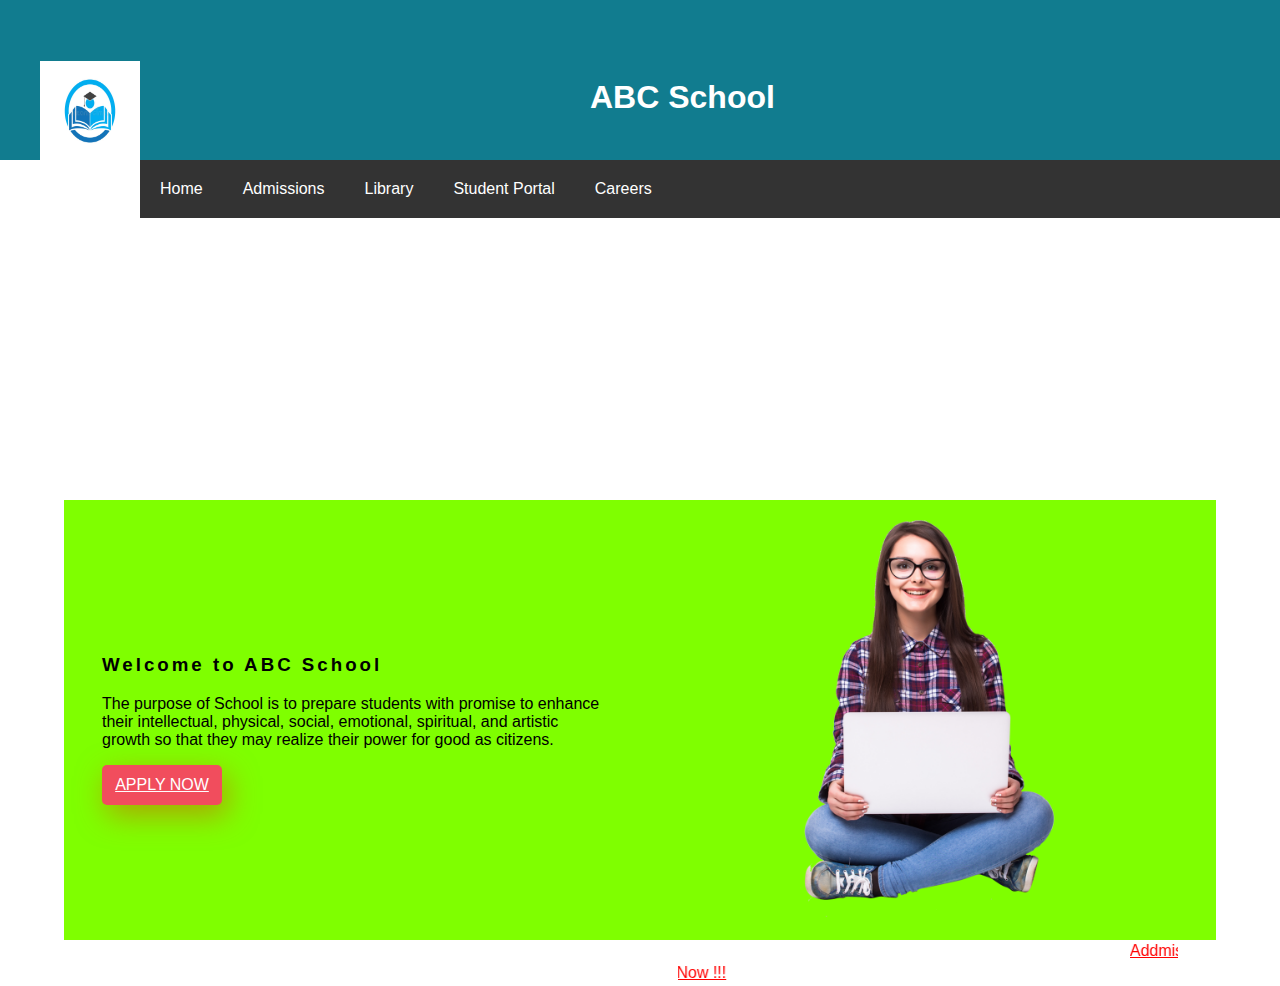
==== WSD Lab/index.html @ 2662a343 "Add files via upload" ====
<!DOCTYPE html>
<html lang="en">
<head>
    <meta charset="UTF-8">
    <meta name="viewport" content="width=device-width, initial-scale=1.0">
    <title>ABC School</title>
    <link rel="stylesheet" href="CSS/style2.css">
<style>

</style>
</head>
<body>
    
    <header>
        <div class = "header">
            <img src = images\school.jpg alt="logo">
        <h1>ABC School</h1>
        </div>
    </header>
    <nav>
        <a href=>Home</a>
        <a href=>Admissions</a>
        <a href=>Library</a>
        <a href="log.html" target="_blank">Student Portal</a>
        <a href=>Careers</a>
    </nav>
    <main>
        
        <!--main-content-->
        <div class="home-content">
           <!-- <section class="main" style="background-image:url('images\hero-bg');"></section>-->
            <!--text-->
            <div class="home-text" >
                
                <h3 style="color: black; letter-spacing: 3px;">Welcome to ABC School</h3>
            
                <p style="color: black;">The purpose of School is to prepare students with promise
                    to enhance their intellectual, physical, social, emotional, spiritual,
                    and artistic growth so that they may realize their power for good
                    as citizens.</p>
            <!--login-btn-->
            <a href="#" class="apply-login" style="border-radius: 5px;">Apply Now</a>
            </div>
            <!--img-->
            <div class="home-img" style="width: 500px;">
                <img src="images/hero.png" width="500px" style="text-shadow: 20px 22px;"/>
                <br>
                <br>
                <marquee width="100%" direction="left" onmouseover="this.stop();"
                onmouseout="this.start();">
                    <a href="#" style="color:red;">Addmission Open !!! Addmission Open !!! Addmission Open !!!</a>
                    </marquee>
                    <marquee width="100%" direction="right" onmouseover="this.stop();"
                onmouseout="this.start();">
                    <a href="#" style="color:red;">Apply Now !!! Apply Now !!! Apply Now !!! </a>
                    </marquee>
            </div>
            
        </div>
        

    </main>
     <!--<footer>
        <a href="#">FAQ</a>
        <a href="#">Contact Us</a>
        <a href="#">Privacy Policy</a>
        <a href="#">&copy; 2021</a>
    </footer>-->
</body>
</html>
---- WSD Lab/CSS/style2.css ----
* {
    box-sizing: border-box;
}

body {
    margin: 0px;
    font-family: -apple-system, BlinkMacSystemFont, 'Segoe UI', Roboto, Oxygen, Ubuntu, Cantarell, 'Open Sans', 'Helvetica Neue', sans-serif;
}

.header img {
    float: left;
    width: 100px;
    height: 100px;
  }
  
  .header h1 {
    color: white;
    position: relative;
    top: 18px;
    left: 450px;
  }

header {
    padding: 40px;
    background-color: rgb(17, 124, 143);
}

nav {
    background-color: #333;
    overflow: hidden;
}

nav a {
    text-decoration: none;
    padding: 20px;
    text-align: center;
    float: left;
    color: white;

}

main {
    background-color:chartreuse;
}

.home-content{
    display: flex;
    justify-content: space-around;
    align-items: center;
    position: absolute;
    left: 50%;
    top:80%;
    transform: translate(-50%,-50%);
    width:90%;
    background-color: chartreuse;

}
.home-img{
    width:500px;
    height:400px;
    margin:20px;
}
.home-img img{
    width: 100%;
    height: 100%;
    object-fit: contain;
    object-position: center;
}
.home-text{
    width:500px;
    margin: 20px;
}
.home-text h1{
    font-size: 3.5rem;
    line-height: 55px;
    color:#22252e;
    letter-spacing: 1px;
    font-weight: 700;
    margin: 0px;
}
.home-text p{
    font-size: 1rem;
    color:#777474;
}
.home-text span{
    color:#F14D5D;
    text-decoration:underline;
    top: 60%;
}

.apply-login{
    width:120px;
    height:40px;
    display: flex;
    justify-content: center;
    align-items: center;
    background-color: #F14D5D;
    color:#fff;
    box-shadow: 5px 10px 30px rgba(219, 74, 6, 0.5);
    text-transform: uppercase;
    transition: 0.3s ease-in-out;
}
.apply-login:hover{
    background-color: #F14D5D;
    transition: all ease 0.3s;
}
/*.arrow{
    align-self: end;
    width:50%;
    border-right: 1px solid #F14D5D;
    height: 20%;
    margin-bottom:20em ;
    position: absolute;
    bottom: 5px;
    right: 70px;
    animation: arrow-animation ease 1.5s;

}
/*.arrow::after{
    content: '';
    position: absolute;
    width: 0;
    height: 0;
    border-style: solid;
    border-width: 11px 11px 0px 11px;
    border-color: #F14D5D transparent transparent transparent;
    right: -0.7em;
    bottom: -2px;
}
.scroll{
    position: absolute;
    bottom: 260px;
    right:55px;
    font-weight: 600;
}
@keyframes arrow-animation{
    0%{
        bottom: 70px;
        opacity: 0.2;
    }
    100%{
        bottom: 5px;
        opacity: 1;
    }
}*/

h2 {
    padding: 20px;
    background-color: cadetblue;

}


.science {
    text-align: left;
    font-size: large;
    font-weight: bold;
    font-family: 'Times New Roman', Times, serif;
    color:red;
    
}

table {
    padding: 8px;
}

caption {
    color: red;
    font-size: large;
    font-weight: bold;
    font-family: sans-serif;
}

tr:nth-child(even) {
    background-color: #D6EEEE;
  }

.teachers {
    text-align: left;
} 

footer {
    background-color: #333;
    overflow: hidden;
}

footer a {
    text-decoration: none;
    padding: 20px;
    text-align: center;
    float: left;
    color: white;
}
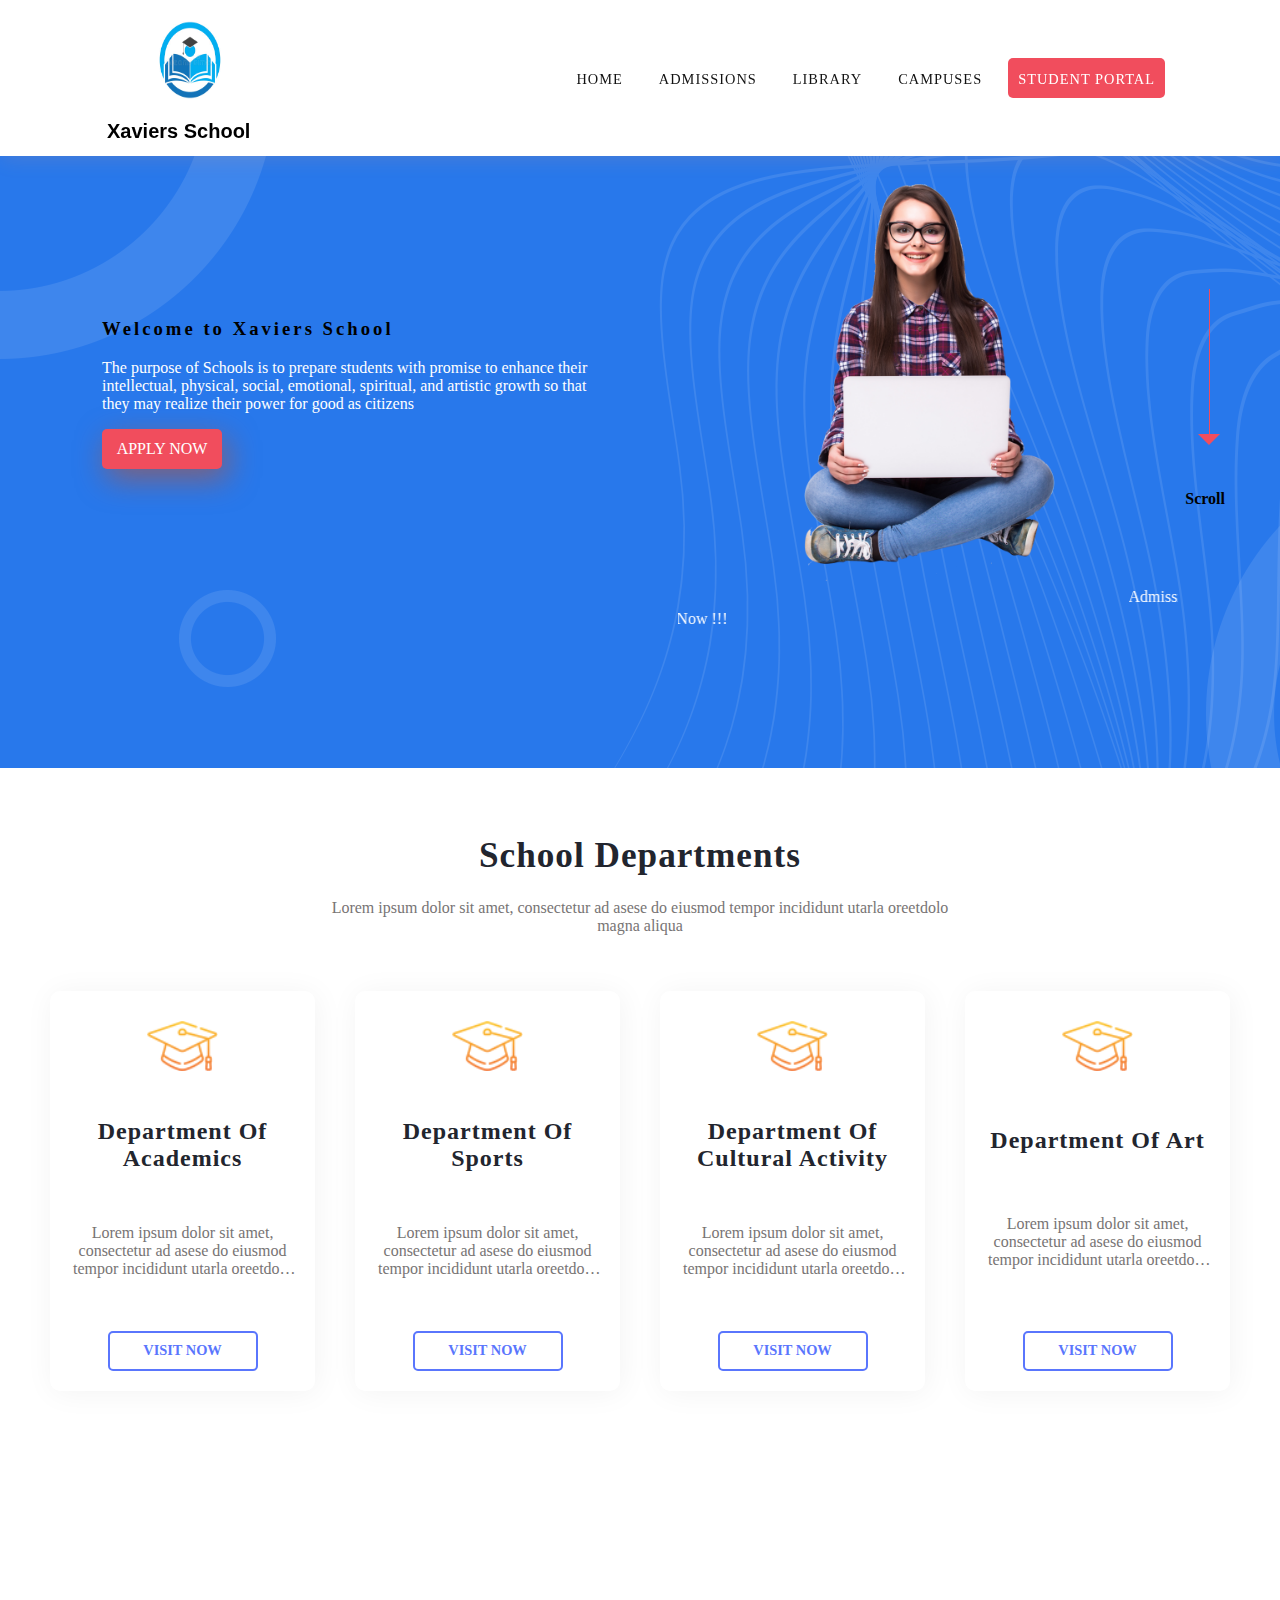
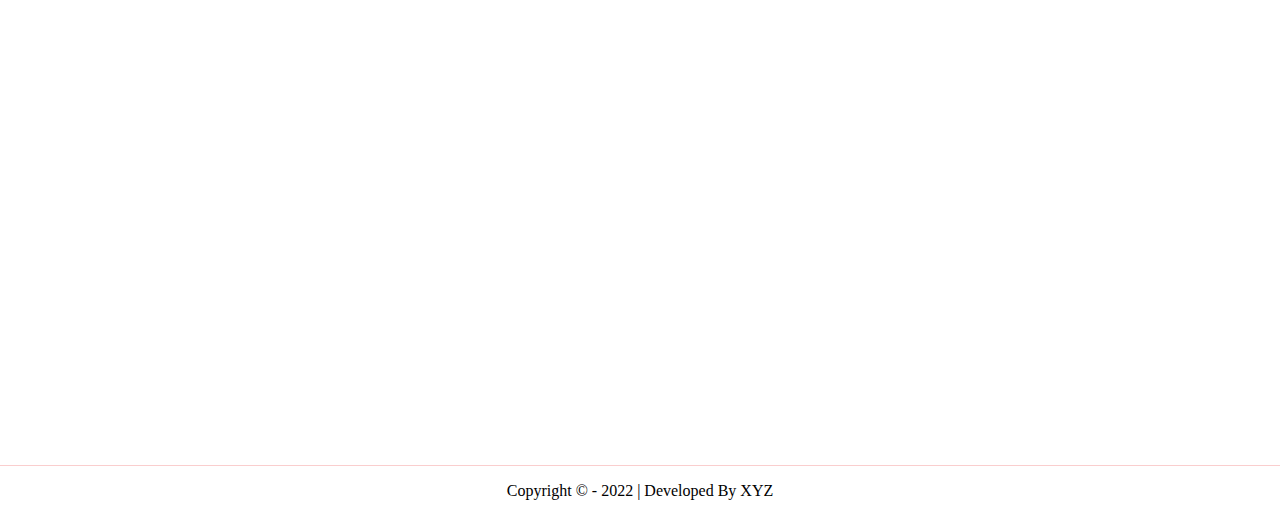
==== commit 86ed43d6: "Add files via upload" ====
--- a/WSD Lab/index.html
+++ b/WSD Lab/index.html
@@ -1,70 +1,290 @@
-<!DOCTYPE html>
-<html lang="en">
+<!doctype html>
+<html>
 <head>
-    <meta charset="UTF-8">
-    <meta name="viewport" content="width=device-width, initial-scale=1.0">
-    <title>ABC School</title>
-    <link rel="stylesheet" href="CSS/style2.css">
+<meta charset="utf-8">
+<meta http-equiv="X-UA-Compatible" content="IE-edge">
+<meta name="viewport" content="width=device-width, intial-scale=1.0">
+<title>Xaviers School Bengaluru</title>
+<link rel="stylesheet" href="css/style.css"/>
+<!--fav-icon-->
+<link rel="shortcut icon" href="images/favicon.png"/>
 <style>
-
+    /* Full-width input fields */
+input[type=text], input[type=password] {
+  width: 100%;
+  padding: 12px 20px;
+  margin: 8px 0;
+  display: inline-block;
+  border: 1px solid #ccc;
+  box-sizing: border-box;
+}
+
+/* Set a style for all buttons */
+button {
+  background-color: #04AA6D;
+  color: white;
+  padding: 14px 20px;
+  margin: 8px 0;
+  border: none;
+  cursor: pointer;
+  width: 100%;
+}
+
+button:hover {
+  opacity: 0.8;
+}
+
+/* Extra styles for the cancel button */
+.cancelbtn {
+  width: auto;
+  padding: 10px 18px;
+  background-color: #f44336;
+}
+
+/* Center the image and position the close button */
+.imgcontainer {
+  text-align: center;
+  margin: 24px 0 12px 0;
+  position: relative;
+}
+
+img.avatar {
+  width: 40%;
+  border-radius: 50%;
+}
+
+.container {
+  padding: 16px;
+}
+
+span.psw {
+  float: right;
+  padding-top: 16px;
+}
+
+/* The Modal (background) */
+.modal {
+  display: none; /* Hidden by default */
+  position: fixed; /* Stay in place */
+  z-index: 1; /* Sit on top */
+  left: 0;
+  top: 0;
+  width: 100%; /* Full width */
+  height: 100%; /* Full height */
+  overflow: auto; /* Enable scroll if needed */
+  background-color: rgb(0,0,0); /* Fallback color */
+  background-color: rgba(0,0,0,0.4); /* Black w/ opacity */
+  padding-top: 60px;
+}
+
+/* Modal Content/Box */
+.modal-content {
+    width: 400px;
+  background-color: #fefefe;
+  margin: 5% auto 15% auto; /* 5% from the top, 15% from the bottom and centered */
+  border: 1px solid #888;
+  width: 80%; /* Could be more or less, depending on screen size */
+}
+
+/* The Close Button (x) */
+.close {
+  position: absolute;
+  right: 25px;
+  top: 0;
+  color: #000;
+  font-size: 35px;
+  font-weight: bold;
+}
+
+.close:hover,
+.close:focus {
+  color: red;
+  cursor: pointer;
+}
+
+/* Add Zoom Animation */
+.animate {
+  -webkit-animation: animatezoom 0.6s;
+  animation: animatezoom 0.6s
+}
+
+@-webkit-keyframes animatezoom {
+  from {-webkit-transform: scale(0)} 
+  to {-webkit-transform: scale(1)}
+}
+  
+@keyframes animatezoom {
+  from {transform: scale(0)} 
+  to {transform: scale(1)}
+}
+
+/* Change styles for span and cancel button on extra small screens */
+@media screen and (max-width: 300px) {
+  span.psw {
+     display: block;
+     float: none;
+  }
+  .cancelbtn {
+     width: 100%;
+  }
+}
 </style>
 </head>
+
 <body>
     
-    <header>
-        <div class = "header">
-            <img src = images\school.jpg alt="logo">
-        <h1>ABC School</h1>
-        </div>
-    </header>
-    <nav>
-        <a href=>Home</a>
-        <a href=>Admissions</a>
-        <a href=>Library</a>
-        <a href="log.html" target="_blank">Student Portal</a>
-        <a href=>Careers</a>
-    </nav>
-    <main>
+    <section class="main" style="background-image: url(images/hero-bg.png);">
         
+        <nav>
+            <a href="#" class="logo">
+                <img src="images/school.jpg" width="320px" />
+                <h1>Xaviers School</h1>
+            </a>
+            <input class="menu-btn" type="checkbox" id="menu-btn"/>
+            <label class="menu-icon" for="menu-btn">
+                <span class="nav-icon"></span>
+            </label>
+            <ul class="menu" style="border-radius: 5px;">
+                <li><a href="#">Home</a></li>
+                <li><a href="#">Admissions</a></li>
+                <li><a href="#">Library</a></li>
+                <li><a href="#">Campuses</a></li>
+                <li><a class="active" onclick="document.getElementById('id01').style.display='block'" style="width:auto; border-radius: 5px; cursor: pointer;">Student Portal</a></li>
+            </ul>
+        </nav>
+       
+        <!-- login modal start -->
+        <div id="id01" class="modal">
+  
+            <form class="modal-content animate" action="/action_page.php" method="post" style="width: 400px;">
+              <div class="imgcontainer">
+                <span onclick="document.getElementById('id01').style.display='none'" class="close" title="Close Modal">&times;</span>
+                <p style="font-size: 22px;">Student Login </p>
+                <hr>
+              </div>
+          
+              <div class="container">
+                <label for="uname"><b>Username</b></label>
+                <input type="text" placeholder="Enter Username" name="uname" required>
+          
+                <label for="psw"><b>Password</b></label>
+                <input type="password" placeholder="Enter Password" name="psw" required>
+                  
+                <button type="submit">Login</button>
+                <label>
+                  <input type="checkbox" checked="checked" name="remember"> Remember me
+                </label>
+              </div>
+          
+              <div class="container" style="background-color:#f1f1f1">
+                <button type="button" onclick="document.getElementById('id01').style.display='none'" class="cancelbtn">Cancel</button>
+                <span class="psw"><a href="sign.html">Register Here</a></span>
+                <span class="psw" style="margin-right: 11px;"><a href="#">Forgot  password?</a></span>
+              </div>
+            </form>
+          </div>
+        <!-- login modal end  -->
+
+
         <!--main-content-->
         <div class="home-content">
-           <!-- <section class="main" style="background-image:url('images\hero-bg');"></section>-->
+            
             <!--text-->
             <div class="home-text" >
                 
-                <h3 style="color: black; letter-spacing: 3px;">Welcome to ABC School</h3>
-            
-                <p style="color: black;">The purpose of School is to prepare students with promise
+                <h3 style="color:black; letter-spacing: 3px;">Welcome to Xaviers School</h3>
+                <p style="color: white;">The purpose of Schools is to prepare students with promise
                     to enhance their intellectual, physical, social, emotional, spiritual,
                     and artistic growth so that they may realize their power for good
-                    as citizens.</p>
+                    as citizens</p>
             <!--login-btn-->
-            <a href="#" class="apply-login" style="border-radius: 5px;">Apply Now</a>
+            <a href="#" class="main-login" style="border-radius: 5px;">Apply Now</a>
             </div>
             <!--img-->
             <div class="home-img" style="width: 500px;">
                 <img src="images/hero.png" width="500px" style="text-shadow: 20px 22px;"/>
-                <br>
-                <br>
                 <marquee width="100%" direction="left" onmouseover="this.stop();"
                 onmouseout="this.start();">
-                    <a href="#" style="color:red;">Addmission Open !!! Addmission Open !!! Addmission Open !!!</a>
+                    <a href="#" style="color: white;">Admission Open !!! Admission Open !!! Admission Open !!!</a>
                     </marquee>
                     <marquee width="100%" direction="right" onmouseover="this.stop();"
                 onmouseout="this.start();">
-                    <a href="#" style="color:red;">Apply Now !!! Apply Now !!! Apply Now !!! </a>
+                    <a href="#" style="color: white;">Apply Now !!! Apply Now !!! Apply Now !!! </a>
                     </marquee>
             </div>
             
         </div>
         
-
-    </main>
-     <!--<footer>
-        <a href="#">FAQ</a>
-        <a href="#">Contact Us</a>
-        <a href="#">Privacy Policy</a>
-        <a href="#">&copy; 2021</a>
-    </footer>-->
+        <!--arrow-->
+        <div class="arrow"></div>
+        <span class="scroll">Scroll</span>
+    </section>
+    
+    <!--services----------------------->
+    <section class="services">
+        <!--heading----------->
+        <div class="services-heading">
+            <h2>School Departments</h2>
+            <p>Lorem ipsum dolor sit amet, consectetur ad asese do eiusmod tempor incididunt utarla oreetdolo magna aliqua</p>
+        </div>
+        <!--box-container----------------->
+        <div class="box-container">
+            <!--box-1-------->
+            <div class="box">
+                <img src="images/icon5.png">
+                <font>Department Of Academics</font>
+                <p>Lorem ipsum dolor sit amet, consectetur ad asese do eiusmod tempor incididunt utarla oreetdolo magna aliqua</p>
+                <!--btn--------->
+                <a href="#">Visit Now</a>
+            </div>
+            <!--box-2-------->
+            <div class="box">
+                <img src="images/icon5.png">
+                <font>Department Of Sports</font>
+                <p>Lorem ipsum dolor sit amet, consectetur ad asese do eiusmod tempor incididunt utarla oreetdolo magna aliqua.</p>
+                <!--btn--------->
+                <a href="#">Visit Now</a>
+            </div>
+            <!--box-3-------->
+            <div class="box">
+                <img src="images/icon5.png">
+                <font>Department Of Cultural Activity</font>
+                <p>Lorem ipsum dolor sit amet, consectetur ad asese do eiusmod tempor incididunt utarla oreetdolo magna aliqua</p>
+                <!--btn--------->
+                <a href="#">Visit Now</a>
+            </div>
+            <!--box-4-------->
+            <div class="box">
+                <img src="images/icon5.png">
+                <font>Department Of Art</font>
+                <p>Lorem ipsum dolor sit amet, consectetur ad asese do eiusmod tempor incididunt utarla oreetdolo magna aliqua.</p>
+                <!--btn--------->
+                <a href="#">Visit Now</a>
+            </div>
+            <!--box-1-------->
+            
+        </div>
+    </section>
+    <section class="image">
+      <iframe src="https://momento360.com/e/u/aa0ea32c3aea45bc93e5e718f3561bd7?utm_campaign=embed&utm_source=other&heading=0&pitch=0&field-of-view=75&size=medium" frameborder="0" width="900px" height="350px"></iframe>
+    
+    </section>
+    
+    <!--footer------------->
+    <footer>
+      <p>Copyright &copy; - 2022 | Developed By <a href="https://kush.lexdigital.in/">XYZ </a> </p>
+      </footer>
+    <script>
+        // Get the modal
+        var modal = document.getElementById('id01');
+        
+        // When the user clicks anywhere outside of the modal, close it
+        window.onclick = function(event) {
+            if (event.target == modal) {
+                modal.style.display = "none";
+            }
+        }
+        </script>
 </body>
-</html>+
+</html>
--- a/WSD Lab/css/style.css
+++ b/WSD Lab/css/style.css
@@ -0,0 +1,630 @@
+body{
+    margin:0px;
+    padding: 0px;
+    font-family: calibri;
+}
+*{
+    box-sizing: border-box;
+}
+ul{
+    list-style: none;
+}
+a{
+    text-decoration: none;
+}
+button{
+    outline: none;
+    border: none;
+}
+input{
+    outline: none;
+    border: none;
+}
+.main{
+
+    width:100%;
+    height:768px;
+    position: relative;
+}
+.logo img{
+    width: 120px;
+    height: 120px;
+    float: right;
+    
+}
+.logo h1{
+    color: black;
+    top: 20px;
+    right: 100px;
+    font-size: 20px;
+    font-family: Arial, Helvetica, sans-serif;
+
+}
+nav{
+    display: flex;
+    align-items: center;
+    justify-content: space-around;
+    padding: 0px 30px;
+    background-color:#fff;
+    box-shadow: 2px 2px 20px rgba(255, 151, 103, 0.164);
+    z-index: 1;
+    width:100%;
+    position: fixed;
+    left: 0px;
+    top: 0px;
+}
+nav ul{
+    display: flex;
+    margin:0px;
+    padding: 0px;
+}
+nav ul li a{
+    height:40px;
+    line-height: 43px;
+    margin: 8px;
+    padding: 0px 10px;
+    display: flex;
+    font-size: 0.9rem;
+    text-transform: uppercase;
+    font-weight: 400;
+    color:#111;
+    letter-spacing: 1px;
+    transition: 0.4s ease-in-out;
+}
+.active{
+    background-color: #F14D5D;
+    color: #fff;
+}
+nav ul li a:hover{
+    border-radius: 5px;
+    background-color: #F14D5D;
+    color:#fff;
+    box-shadow: 5px 10px 30px rgba(219, 74, 6, 0.5);
+    transition: all ease 0.2s;
+}
+.home-content{
+    display: flex;
+    justify-content: space-around;
+    align-items: center;
+    position: absolute;
+    left: 50%;
+    top:50%;
+    transform: translate(-50%,-50%);
+    width:90%;
+
+}
+.home-img{
+    width:500px;
+    height:400px;
+    margin:20px;
+}
+.home-img img{
+    width: 100%;
+    height: 100%;
+    object-fit: contain;
+    object-position: center;
+}
+.home-text{
+    width:500px;
+    margin: 20px;
+}
+.home-text h1{
+    font-size: 3.5rem;
+    line-height: 55px;
+    color:#22252e;
+    letter-spacing: 1px;
+    font-weight: 700;
+    margin: 0px;
+}
+.home-text p{
+    font-size: 1rem;
+    color:#777474;
+}
+.home-text span{
+    color: #F14D5D;
+    text-decoration: underline;
+}
+.main-login{
+    width:120px;
+    height:40px;
+    display: flex;
+    justify-content: center;
+    align-items: center;
+    background-color: #F14D5D;
+    color:#fff;
+    box-shadow: 5px 10px 30px rgba(219, 74, 6, 0.5);
+    text-transform: uppercase;
+    transition: 0.3s ease-in-out;
+}
+.main-login:hover{
+    background-color: #450be4;
+    transition: all ease 0.3s;
+}
+.arrow{
+    align-self: end;
+    width:50%;
+    border-right: 1px solid #F14D5D;
+    height: 20%;
+    margin-bottom:20em ;
+    position: absolute;
+    bottom: 5px;
+    right: 70px;
+    animation: arrow-animation ease 1.5s;
+
+}
+.arrow::after{
+    content: '';
+    position: absolute;
+    width: 0;
+    height: 0;
+    border-style: solid;
+    border-width: 11px 11px 0px 11px;
+    border-color: #F14D5D transparent transparent transparent;
+    right: -0.7em;
+    bottom: -2px;
+}
+.scroll{
+    position: absolute;
+    bottom: 260px;
+    right:55px;
+    font-weight: 600;
+}
+@keyframes arrow-animation{
+    0%{
+        bottom: 70px;
+        opacity: 0.2;
+    }
+    100%{
+        bottom: 5px;
+        opacity: 1;
+    }
+}
+.services{
+    background-size: 1000px;
+    background-position: center;
+}
+.services-heading{
+    margin-top: 60px;
+    display: flex;
+    justify-content: center;
+    align-items: center;
+    text-align: center;
+    flex-direction: column;
+}
+.services-heading h2{
+    line-height: 55px;
+    font-size: 2.2rem;
+    color:#22252e;
+    letter-spacing: 1px;
+    font-weight: 700;
+    margin: 0px;
+}
+.services-heading p{
+    font-size: 1rem;
+    color:#777474;
+    width:50%;
+}
+.box-container{
+    display: flex;
+    justify-content: center;
+    align-items: center;
+    flex-wrap: wrap;
+    margin: 20px 30px;
+}
+.box{
+    display: flex;
+    flex-direction: column;
+    justify-content: center;
+    align-items: center;
+    width:300px;
+    height: 400px;
+    text-align: center;
+    box-shadow: 2px 2px 20px rgba(90,118,253,0.15);
+    border-radius: 10px;
+    background-color: #fff;
+    margin: 20px;
+    flex-grow: 1;
+}
+.box img{
+    height:50px;
+    margin:10px;
+}
+.box font{
+    font-size: 1.5rem;
+    color: #22252e;
+    letter-spacing: 1px;
+    font-weight: 700;
+}
+.box p{
+    font-size: 1rem;
+    color: #777474;
+    display: block;
+    display: -webkit-box;
+    -webkit-line-clamp: 3;
+    -webkit-box-orient: vertical;
+    overflow: hidden;
+    text-overflow: ellipsis;
+    max-width: 500px;
+}
+.box a{
+    width:150px;
+    height:40px;
+    display: flex;
+    justify-content: center;
+    align-items: center;
+    border: 2px solid #5a76fd;
+    text-transform: uppercase;
+    margin: auto;
+    border-radius: 5px;
+    font-weight: 600;
+    font-size: 0.9rem;
+    color:#5a76fd;
+    margin:0px;
+}
+.box a:hover{
+    background-color: #5a76fd;
+    color:#fff;
+    box-shadow: 5px 10px 30px rgba(90,118,253,0.5);
+    transition: all ease 0.3s;
+}
+
+.box{
+    width:200px;
+    height: 400px;
+    background-color: #ffffff;
+    box-shadow: 2px 2px 30px rgba(0,0,0,0.05);
+    display: flex;
+    flex-direction: column;
+    align-items: center;
+    justify-content: space-between;
+    padding: 20px;
+    border-radius: 10px;
+    margin: 20px;
+    position: relative;
+}
+.about{
+
+    width:100%;
+    height:768px;
+    position: relative;
+}
+.about-content{
+    display: flex;
+    justify-content: space-around;
+    align-items: center;
+    position: absolute;
+    left: 50%;
+    top:50%;
+    transform: translate(-50%,-50%);
+    width:90%;
+
+}
+.about-img{
+    width:500px;
+    height:400px;
+    margin:20px;
+}
+.about-img img{
+    width: 100%;
+    height: 100%;
+    object-fit: contain;
+    object-position: center;
+}
+.about-text{
+    width:500px;
+    margin: 20px;
+}
+.about-text h1{
+    font-size: 3.5rem;
+    line-height: 55px;
+    color:#22252e;
+    letter-spacing: 1px;
+    font-weight: 700;
+    margin: 0px;
+}
+.about-text p{
+    font-size: 1rem;
+    color:#777474;
+}
+.about-text span{
+    color: #F14D5D;
+    text-decoration: underline;
+}
+.about-login{
+    width:120px;
+    height:40px;
+    display: flex;
+    justify-content: center;
+    align-items: center;
+    background-color: #f54417;
+    color:#fff;
+    box-shadow: 5px 10px 30px rgba(219, 74, 6, 0.5);
+    text-transform: uppercase;
+    transition: 0.3s ease-in-out;
+}
+.about-login:hover{
+    background-color: #F14D5D;
+    transition: all ease 0.3s;
+}
+.section-5-text{
+    text-align: center;
+    padding-bottom: 40px;
+}
+.section-5-text h1{
+    font-family: Roboto;
+font-style: normal;
+font-weight: bold;
+font-size: 2.5rem;
+line-height: 47px;
+color: #000000;
+}
+.section-5-text p{
+    font-family: Roboto;
+font-style: normal;
+font-weight: normal;
+font-size: 1rem;
+line-height: 21px;
+color: #545454;
+}
+.section-5-text-btn{
+    margin-top: 90px;
+    margin-bottom: 60px;
+}
+.section-5-text-btn input{
+    width: 30%;
+height: 53px;
+border: none;
+outline: none;
+font-size:20px;
+background: #F3F3F3;
+box-shadow: 5px 10px 30px rgba(219, 74, 6, 0.5);
+padding-left: 20px;
+}
+.section-5-text-btn button{
+    background: #fd0000;
+    width: 221px;
+height: 53px;
+margin-left: 15px;
+font-family: Roboto;
+font-style: normal;
+font-weight: normal;
+font-size: 18px;
+line-height: 21px;
+text-align: center;
+
+color: #FFFFFF;
+}
+
+.image{
+    margin: 150px auto;
+    text-align: center;
+}
+footer{
+    width:100%;
+    text-align: center;
+    padding: 0px 5%;
+    border-top: 1px solid rgba(231, 9, 9, 0.2);
+}
+footer a,
+footer p{
+    color:#000000;
+}
+nav .menu-btn{
+    display: none;
+}
+@media(max-width:1100px){
+    nav{
+        justify-content: space-between;
+        height: 65px;
+    }
+    .menu{
+        display: none;
+        position: absolute;
+        top: 65px;
+        left: 0px;
+        background-color: #fff;
+        border-bottom: 4px solid #F14D5D;
+        width:100%;
+    }
+    .menu li{
+        width:100%;
+    }
+    nav .menu li a{
+        width:100%;
+        height: 40px;
+        justify-content: center;
+        align-items: center;
+        margin:0px;
+        padding: 25px;
+        border:1px solid rgba(38,38,38,0.03);
+    }
+    nav .menu-icon{
+        cursor: pointer;
+        float: right;
+        padding: 28px 20px;
+        position: relative;
+        user-select: none;
+    }
+    nav .menu-icon .nav-icon{
+        background-color: #333333;
+        display: block;
+        height: 2px;
+        position: relative;
+        transition: background 0.2s ease-out;
+        width:18px;
+    }
+    nav .menu-icon .nav-icon:before,
+    nav .menu-icon .nav-icon:after{
+        background: #333333;
+        content: '';
+        display: block;
+        height: 100%;
+        position: absolute;
+        transition: all ease-out 0.2s;
+        width:100%;
+    }
+    nav .menu-icon .nav-icon:before{
+        top: 5px;
+    }
+    nav .menu-icon .nav-icon:after{
+        top:-5px;
+    }
+    nav .menu-btn:checked ~ .menu-icon .nav-icon{
+        background: transparent;
+    }
+    nav .menu-btn:checked ~ .menu-icon .nav-icon:before{
+        transform: rotate(-45deg);
+        top: 0;
+    }
+    nav .menu-btn:checked ~ .menu-icon .nav-icon:after{
+        transform: rotate(45deg);
+        top: 0;
+    }
+    nav .menu-btn{
+        display: none;
+    }
+    nav .menu-btn:checked ~ .menu{
+        display: block;
+    }
+    .home-img{
+        display: none;
+    }
+    .home-text{
+        width:100%;
+        justify-content: center;
+        align-items: center;
+        display: flex;
+        flex-direction: column;
+        height: 45vh;
+        margin: 0px;
+    }
+    .home-content{
+        text-align: center;
+        width:100%;
+        margin:0px;
+        position: static;
+        transform: translate(0px,70px);
+        box-shadow: 2px 2px 30px rgba(255, 102, 55, 0.178);
+    }
+    .home-text h1{
+        color:rgb(0, 0, 0);
+        padding: 0px 20px;
+        font-size: 2.5rem;
+    }
+    .home-text p{
+        color:rgba(32, 32, 32, 0.85);
+        margin: 10px 0px 20px 0px;
+        width:50%;
+    }
+    
+    .about-img{
+        display: none;
+    }
+    .about-text{
+        width:100%;
+        justify-content: center;
+        align-items: center;
+        display: flex;
+        flex-direction: column;
+        height: 45vh;
+        margin: 0px;
+    }
+    .about-content{
+        text-align: center;
+        width:100%;
+        margin:0px;
+        position: static;
+        transform: translate(0px,70px);
+        box-shadow: 2px 2px 30px rgba(255, 102, 55, 0.178);
+    }
+    .about-text h1{
+        color:rgb(0, 0, 0);
+        padding: 0px 20px;
+        font-size: 2.5rem;
+    }
+    .about-text p{
+        color:rgba(32, 32, 32, 0.85);
+        margin: 10px 0px 20px 0px;
+        width:50%;
+    }
+    
+    .arrow{
+        height: 70px;
+    }
+   
+   .main{
+  
+        padding: 75px 0px 0px 0;
+        background: url('images/hero-bg.png') no-repeat center center;
+        background-size: cover;
+        height: 900px;
+   }.arrow{
+       left: 2%;
+       margin-bottom: 15em;
+   }.scroll{
+       left: 48%;
+       bottom: 200px;
+   }
+}
+@media(max-width:720px){
+    .home-text p{
+        width:70%;
+        text-align: center;
+    }
+    .home-content h1{
+        font-size: 1.9rem;
+        padding: 10px 10px;
+        line-height: 30px;
+    }
+    .about-text p{
+        width:70%;
+        text-align: center;
+    }
+    .about-content h1{
+        font-size: 1.9rem;
+        padding: 10px 10px;
+        line-height: 30px;
+    }
+    .services{
+        margin-top: -120px;
+    }
+    .services-heading{
+        margin:20px;
+
+    }
+    .services-heading h2{
+        font-size: 1.7rem;
+        line-height: 40px;
+    }
+    .services-heading p{
+        width:100%;
+    }
+    .box{
+        width:100%;
+        margin: 20px 0px !important;
+        padding: 0px 20px;
+        flex-grow: 1;
+    }
+    .box img{
+        height: 100px;
+        width:100%;
+        object-fit: contain;
+    }
+    .section-5-text{
+        margin-top: -250px;
+    }
+    .section-5-text-btn input{
+        width: 80%;
+    }
+    .section-5-text-btn button{
+        margin-top:20px;
+    }
+    footer p,a{
+        font-size: 0.9rem;
+        text-align: center;
+    }
+    footer{
+        padding: 0px 10px;
+    }
+    
+}